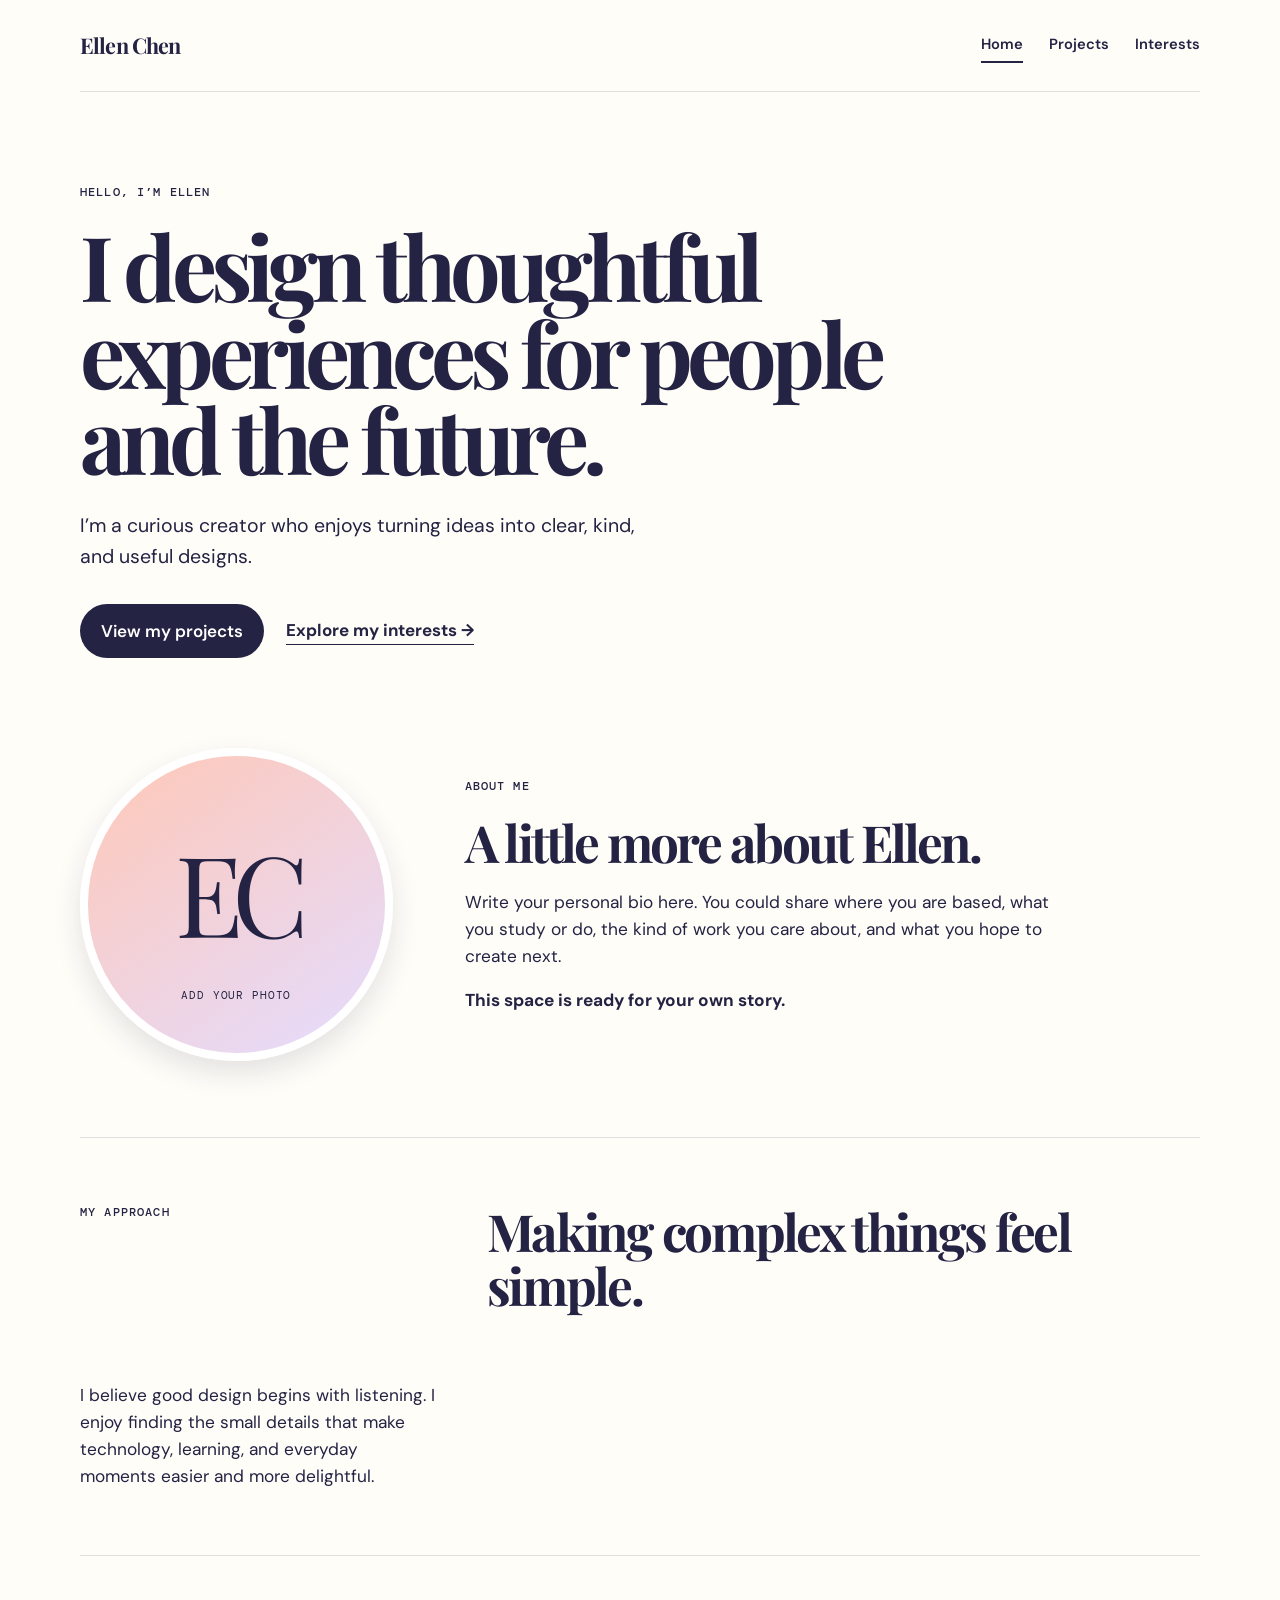
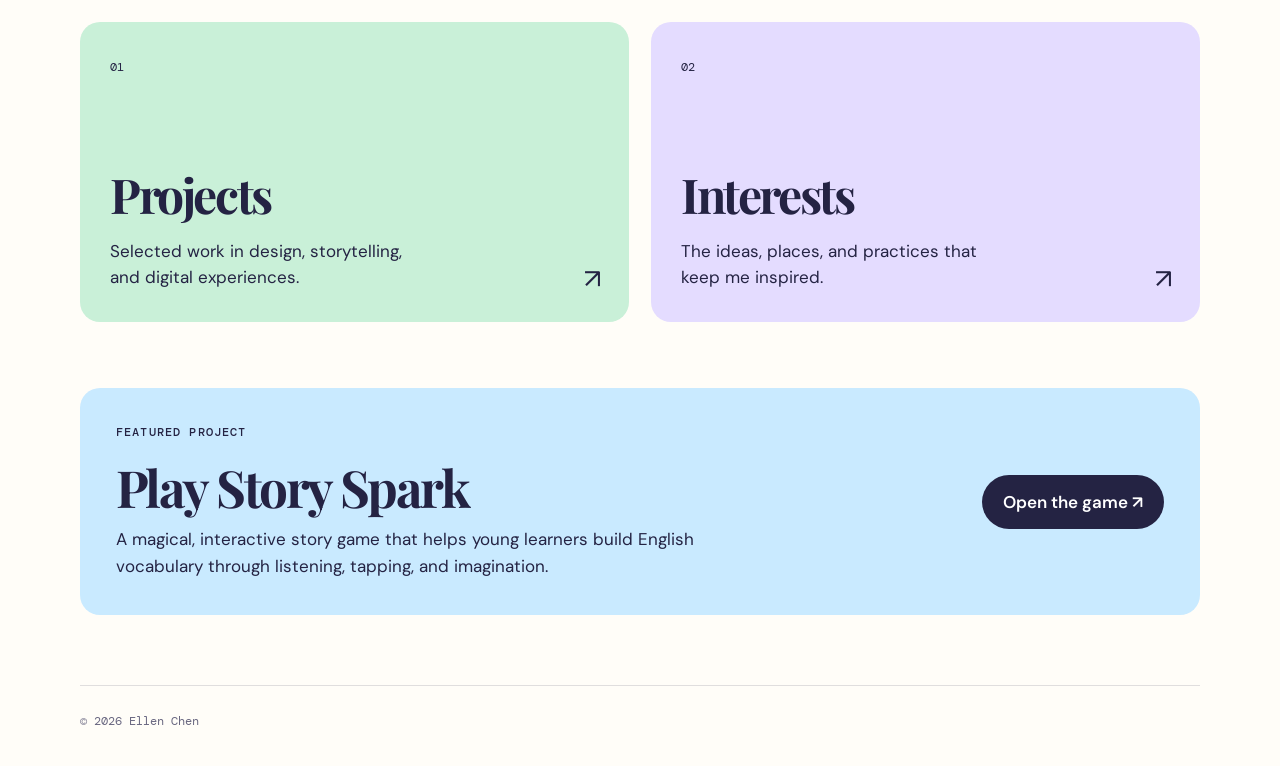
==== index.html @ c8f7b247 "Create Ellen Chen personal website with Story Spark link" ====
<!doctype html>
<html lang="en">
<head>
  <meta charset="utf-8">
  <meta name="viewport" content="width=device-width, initial-scale=1">
  <meta name="description" content="Ellen Chen's personal portfolio website.">
  <title>Ellen Chen — Portfolio</title>
  <link rel="stylesheet" href="styles.css">
</head>
<body>
  <header class="site-header">
    <a class="brand" href="index.html">Ellen Chen</a>
    <nav aria-label="Main navigation">
      <a class="active" href="index.html">Home</a>
      <a href="projects.html">Projects</a>
      <a href="interests.html">Interests</a>
    </nav>
  </header>

  <main>
    <section class="hero">
      <p class="eyebrow">Hello, I’m Ellen</p>
      <h1>I design thoughtful experiences for people and the future.</h1>
      <p class="intro">I’m a curious creator who enjoys turning ideas into clear, kind, and useful designs.</p>
      <div class="hero-actions">
        <a class="button" href="projects.html">View my projects</a>
        <a class="text-link" href="interests.html">Explore my interests <span aria-hidden="true">→</span></a>
      </div>
    </section>

    <section class="about" aria-labelledby="about-title">
      <div class="photo-placeholder" role="img" aria-label="Placeholder for Ellen Chen's profile photo">
        <span>EC</span>
        <small>Add your photo</small>
      </div>
      <div class="about-copy">
        <p class="section-label">About me</p>
        <h2 id="about-title">A little more about Ellen.</h2>
        <p>Write your personal bio here. You could share where you are based, what you study or do, the kind of work you care about, and what you hope to create next.</p>
        <p>This space is ready for your own story.</p>
      </div>
    </section>

    <section class="statement" aria-labelledby="approach-title">
      <p class="section-label">My approach</p>
      <h2 id="approach-title">Making complex things feel simple.</h2>
      <p>I believe good design begins with listening. I enjoy finding the small details that make technology, learning, and everyday moments easier and more delightful.</p>
    </section>

    <section class="feature-grid" aria-label="Portfolio highlights">
      <a class="feature-card mint" href="projects.html">
        <span class="feature-number">01</span>
        <h2>Projects</h2>
        <p>Selected work in design, storytelling, and digital experiences.</p>
        <span class="arrow" aria-hidden="true">↗</span>
      </a>
      <a class="feature-card lilac" href="interests.html">
        <span class="feature-number">02</span>
        <h2>Interests</h2>
        <p>The ideas, places, and practices that keep me inspired.</p>
        <span class="arrow" aria-hidden="true">↗</span>
      </a>
    </section>

    <section class="game-callout" aria-labelledby="game-title">
      <div>
        <p class="section-label">Featured project</p>
        <h2 id="game-title">Play Story Spark</h2>
        <p>A magical, interactive story game that helps young learners build English vocabulary through listening, tapping, and imagination.</p>
      </div>
      <a class="button" href="https://future-designer-2026.github.io/team-04-game/" target="_blank" rel="noopener">Open the game <span aria-hidden="true">↗</span></a>
    </section>
  </main>

  <footer>© 2026 Ellen Chen</footer>
</body>
</html>
---- styles.css ----
@import url('https://fonts.googleapis.com/css2?family=DM+Mono:wght@400;500&family=DM+Sans:opsz,wght@9..40,400;9..40,500;9..40,600;9..40,700&family=Playfair+Display:ital,wght@0,600;0,700;1,600&display=swap');

:root{--ink:#242343;--paper:#fffdf8;--mint:#c9f0d8;--lilac:#e4dcff;--coral:#ffc8b7;--sky:#c9eaff;--yellow:#ffdf80;--line:rgba(36,35,67,.14)}
*{box-sizing:border-box}body{margin:0;background:var(--paper);color:var(--ink);font-family:"DM Sans",sans-serif;font-size:17px;line-height:1.55}a{color:inherit;text-decoration:none}.site-header{width:min(1120px,calc(100% - 48px));margin:0 auto;padding:28px 0;display:flex;align-items:center;justify-content:space-between;border-bottom:1px solid var(--line)}.brand{font-family:"Playfair Display",serif;font-weight:700;font-size:1.35rem;letter-spacing:-.04em}.site-header nav{display:flex;gap:26px;font-size:.92rem;font-weight:600}.site-header nav a{padding:5px 0;border-bottom:2px solid transparent}.site-header nav a:hover,.site-header nav .active{border-color:var(--ink)}main{width:min(1120px,calc(100% - 48px));margin:0 auto}.hero{min-height:500px;padding:92px 0 80px;max-width:870px}.eyebrow,.section-label,.project-type{font-family:"DM Mono",monospace;text-transform:uppercase;letter-spacing:.1em;font-size:.72rem;font-weight:500;margin:0 0 20px}.hero h1,.page-main h1{font-family:"Playfair Display",serif;font-size:clamp(3rem,7vw,6.4rem);line-height:.97;letter-spacing:-.065em;margin:0}.intro{font-size:1.22rem;max-width:570px;margin:29px 0 32px}.hero-actions{display:flex;gap:22px;align-items:center;flex-wrap:wrap}.button{background:var(--ink);color:white;padding:14px 21px;border-radius:99px;font-weight:600}.button:hover{background:#4b4977}.text-link{font-weight:700;border-bottom:1px solid var(--ink)}.statement{border-top:1px solid var(--line);border-bottom:1px solid var(--line);padding:66px 0;display:grid;grid-template-columns:1fr 2fr;gap:50px}.statement h2{font-family:"Playfair Display",serif;font-size:clamp(2rem,4vw,3.4rem);line-height:1.06;letter-spacing:-.045em;margin:0 0 20px}.statement p:last-child{max-width:550px;margin:0;font-size:1.08rem}.feature-grid{display:grid;grid-template-columns:1fr 1fr;gap:22px;padding:66px 0}.feature-card{min-height:300px;padding:30px;border-radius:20px;position:relative;transition:transform .2s}.feature-card:hover{transform:translateY(-5px)}.mint{background:var(--mint)}.lilac{background:var(--lilac)}.feature-number{font-family:"DM Mono",monospace;font-size:.78rem}.feature-card h2{font-family:"Playfair Display",serif;font-size:3rem;letter-spacing:-.05em;margin:78px 0 7px}.feature-card p{max-width:310px;margin:0}.arrow{position:absolute;right:28px;bottom:22px;font-size:1.7rem}.page-main{padding:80px 0}.page-main h1{font-size:clamp(3rem,6vw,5.6rem);max-width:850px}.page-intro{font-size:1.18rem;max-width:600px;margin:28px 0 55px}.project-list{display:grid;gap:18px}.project-card{display:grid;grid-template-columns:140px 1fr;gap:28px;padding:30px;border-radius:20px}.project-card h2,.interest-card h2{font-family:"Playfair Display",serif;letter-spacing:-.045em;font-size:2.2rem;line-height:1;margin:0 0 12px}.project-card p:not(.project-type){max-width:670px;margin:0 0 17px}.project-mark{font-family:"Playfair Display",serif;font-size:5rem;line-height:1}.coral{background:var(--coral)}.blue{background:var(--sky)}.yellow{background:var(--yellow)}.tag{display:inline-block;border:1px solid rgba(36,35,67,.35);border-radius:99px;padding:4px 10px;margin:0 6px 6px 0;font-size:.78rem;font-weight:600}.interest-grid{display:grid;grid-template-columns:repeat(2,1fr);gap:18px}.interest-card{min-height:250px;padding:30px;border-radius:20px}.interest-card span{display:block;font-family:"Playfair Display",serif;font-size:3.4rem;margin-bottom:46px}.interest-card p{margin:0;max-width:370px}.peach{background:#ffe0c6}.sky{background:var(--sky)}.sage{background:#d5edd3}.lavender{background:var(--lilac)}footer{width:min(1120px,calc(100% - 48px));margin:0 auto;padding:26px 0 36px;border-top:1px solid var(--line);font-family:"DM Mono",monospace;font-size:.73rem;color:#696780}
.about{display:grid;grid-template-columns:minmax(220px,.85fr) 2fr;gap:72px;align-items:center;padding:10px 0 76px}.photo-placeholder{aspect-ratio:1/1;border-radius:50%;background:linear-gradient(145deg,var(--coral),var(--lilac));display:flex;flex-direction:column;align-items:center;justify-content:center;border:8px solid white;box-shadow:0 12px 28px rgba(36,35,67,.12)}.photo-placeholder span{font-family:"Playfair Display",serif;font-size:clamp(4rem,10vw,7rem);letter-spacing:-.1em}.photo-placeholder small{font-family:"DM Mono",monospace;font-size:.68rem;text-transform:uppercase;letter-spacing:.08em;margin-top:8px}.about-copy h2{font-family:"Playfair Display",serif;font-size:clamp(2.2rem,4vw,3.8rem);line-height:1.04;letter-spacing:-.05em;margin:0 0 20px}.about-copy p:not(.section-label){font-size:1.08rem;max-width:600px}.about-copy p:last-child{font-weight:700}
.game-callout{display:flex;align-items:center;justify-content:space-between;gap:28px;margin:0 0 70px;padding:36px;border-radius:20px;background:var(--sky)}.game-callout h2{font-family:"Playfair Display",serif;font-size:clamp(2.1rem,4vw,3.4rem);line-height:1;letter-spacing:-.05em;margin:0 0 13px}.game-callout p:not(.section-label){max-width:620px;margin:0}
@media(max-width:680px){.site-header{width:min(100% - 32px,1120px);padding:19px 0}.site-header nav{gap:15px;font-size:.8rem}main,footer{width:min(100% - 32px,1120px)}.hero{min-height:auto;padding:72px 0}.about{grid-template-columns:1fr;gap:30px;padding-bottom:54px}.photo-placeholder{width:min(250px,72vw);justify-self:center}.statement{grid-template-columns:1fr;gap:12px;padding:48px 0}.feature-grid,.interest-grid{grid-template-columns:1fr;padding:48px 0}.game-callout{display:block;margin-bottom:48px;padding:27px}.game-callout .button{display:inline-block;margin-top:22px}.project-card{grid-template-columns:1fr;gap:15px}.project-mark{font-size:3.8rem}.page-main{padding:60px 0}.feature-card h2{margin-top:58px}}
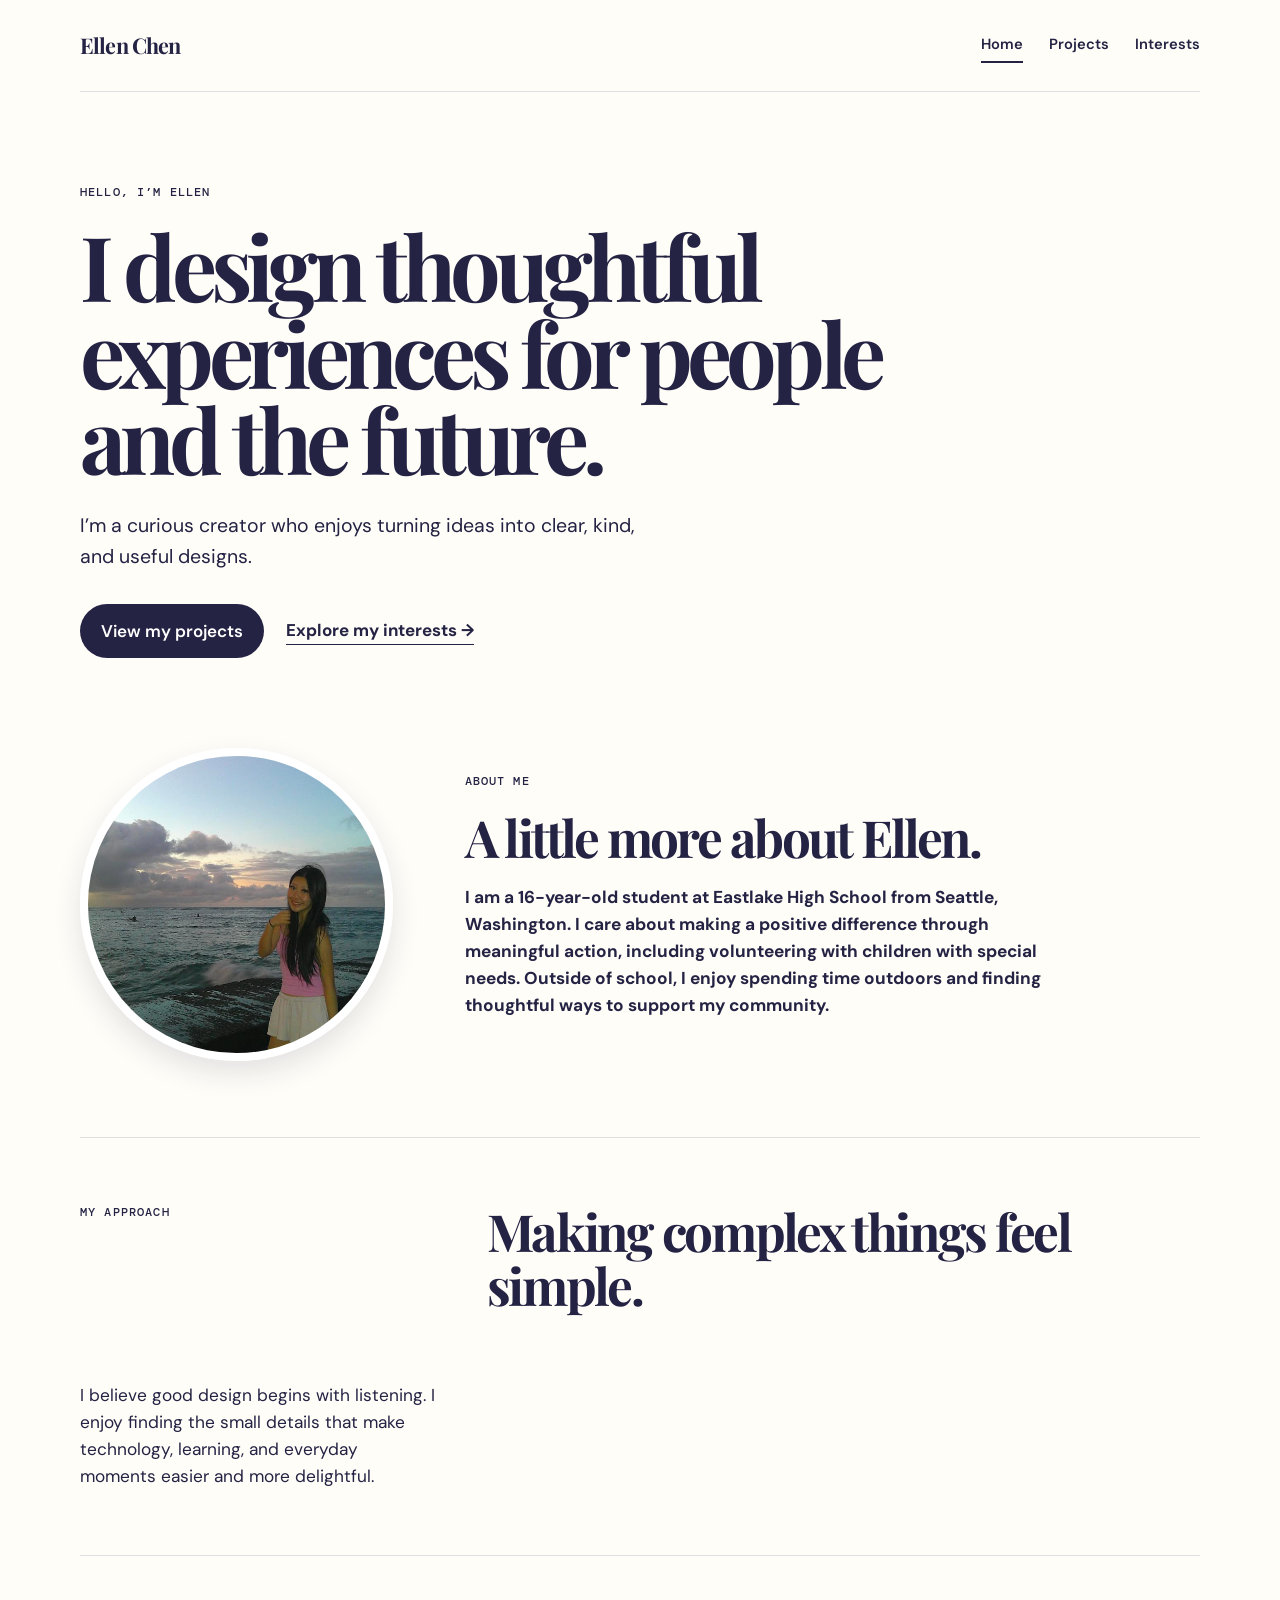
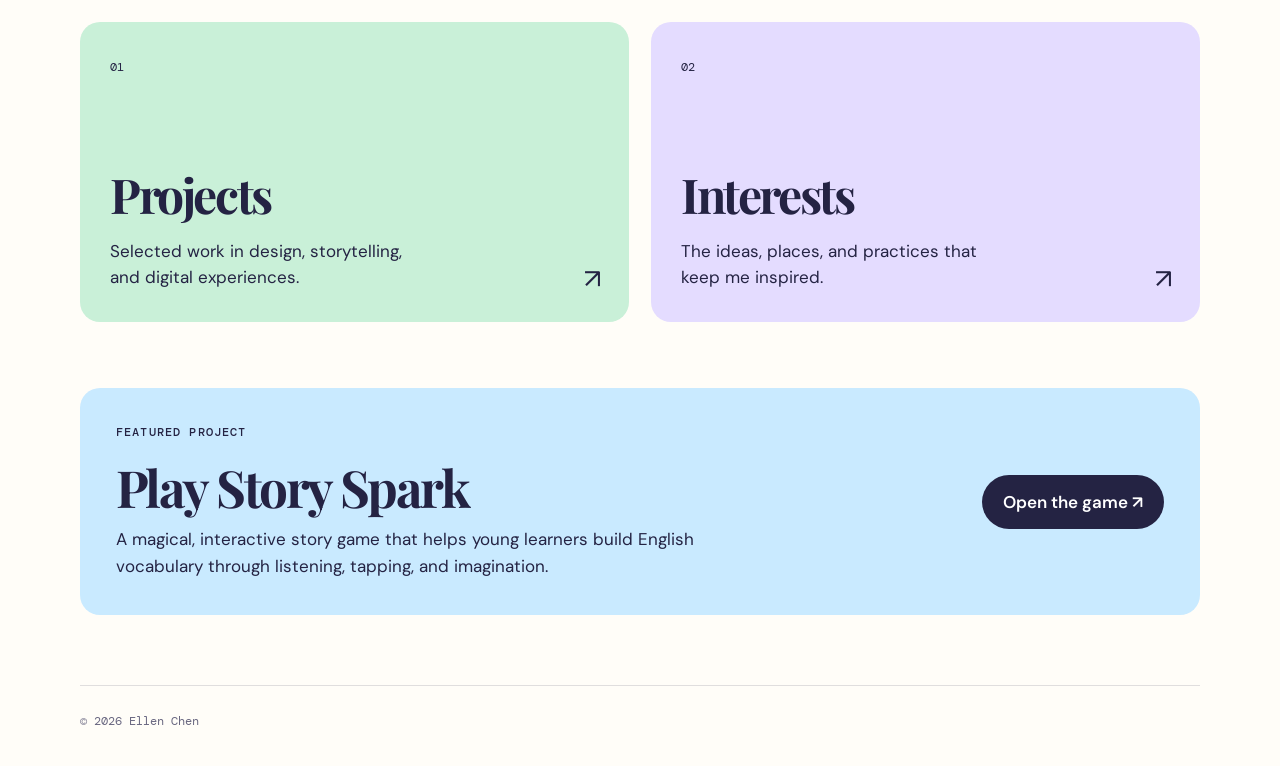
==== commit 4e076466: "Restore profile photo and bio" ====
--- a/index.html
+++ b/index.html
@@ -29,15 +29,11 @@
     </section>
 
     <section class="about" aria-labelledby="about-title">
-      <div class="photo-placeholder" role="img" aria-label="Placeholder for Ellen Chen's profile photo">
-        <span>EC</span>
-        <small>Add your photo</small>
-      </div>
+      <img class="photo-placeholder" src="assets/ellen-profile.png" alt="Ellen Chen standing by the ocean at sunset">
       <div class="about-copy">
         <p class="section-label">About me</p>
         <h2 id="about-title">A little more about Ellen.</h2>
-        <p>Write your personal bio here. You could share where you are based, what you study or do, the kind of work you care about, and what you hope to create next.</p>
-        <p>This space is ready for your own story.</p>
+        <p>I am a 16-year-old student at Eastlake High School from Seattle, Washington. I care about making a positive difference through meaningful action, including volunteering with children with special needs. Outside of school, I enjoy spending time outdoors and finding thoughtful ways to support my community.</p>
       </div>
     </section>
 
--- a/styles.css
+++ b/styles.css
@@ -2,6 +2,6 @@
 
 :root{--ink:#242343;--paper:#fffdf8;--mint:#c9f0d8;--lilac:#e4dcff;--coral:#ffc8b7;--sky:#c9eaff;--yellow:#ffdf80;--line:rgba(36,35,67,.14)}
 *{box-sizing:border-box}body{margin:0;background:var(--paper);color:var(--ink);font-family:"DM Sans",sans-serif;font-size:17px;line-height:1.55}a{color:inherit;text-decoration:none}.site-header{width:min(1120px,calc(100% - 48px));margin:0 auto;padding:28px 0;display:flex;align-items:center;justify-content:space-between;border-bottom:1px solid var(--line)}.brand{font-family:"Playfair Display",serif;font-weight:700;font-size:1.35rem;letter-spacing:-.04em}.site-header nav{display:flex;gap:26px;font-size:.92rem;font-weight:600}.site-header nav a{padding:5px 0;border-bottom:2px solid transparent}.site-header nav a:hover,.site-header nav .active{border-color:var(--ink)}main{width:min(1120px,calc(100% - 48px));margin:0 auto}.hero{min-height:500px;padding:92px 0 80px;max-width:870px}.eyebrow,.section-label,.project-type{font-family:"DM Mono",monospace;text-transform:uppercase;letter-spacing:.1em;font-size:.72rem;font-weight:500;margin:0 0 20px}.hero h1,.page-main h1{font-family:"Playfair Display",serif;font-size:clamp(3rem,7vw,6.4rem);line-height:.97;letter-spacing:-.065em;margin:0}.intro{font-size:1.22rem;max-width:570px;margin:29px 0 32px}.hero-actions{display:flex;gap:22px;align-items:center;flex-wrap:wrap}.button{background:var(--ink);color:white;padding:14px 21px;border-radius:99px;font-weight:600}.button:hover{background:#4b4977}.text-link{font-weight:700;border-bottom:1px solid var(--ink)}.statement{border-top:1px solid var(--line);border-bottom:1px solid var(--line);padding:66px 0;display:grid;grid-template-columns:1fr 2fr;gap:50px}.statement h2{font-family:"Playfair Display",serif;font-size:clamp(2rem,4vw,3.4rem);line-height:1.06;letter-spacing:-.045em;margin:0 0 20px}.statement p:last-child{max-width:550px;margin:0;font-size:1.08rem}.feature-grid{display:grid;grid-template-columns:1fr 1fr;gap:22px;padding:66px 0}.feature-card{min-height:300px;padding:30px;border-radius:20px;position:relative;transition:transform .2s}.feature-card:hover{transform:translateY(-5px)}.mint{background:var(--mint)}.lilac{background:var(--lilac)}.feature-number{font-family:"DM Mono",monospace;font-size:.78rem}.feature-card h2{font-family:"Playfair Display",serif;font-size:3rem;letter-spacing:-.05em;margin:78px 0 7px}.feature-card p{max-width:310px;margin:0}.arrow{position:absolute;right:28px;bottom:22px;font-size:1.7rem}.page-main{padding:80px 0}.page-main h1{font-size:clamp(3rem,6vw,5.6rem);max-width:850px}.page-intro{font-size:1.18rem;max-width:600px;margin:28px 0 55px}.project-list{display:grid;gap:18px}.project-card{display:grid;grid-template-columns:140px 1fr;gap:28px;padding:30px;border-radius:20px}.project-card h2,.interest-card h2{font-family:"Playfair Display",serif;letter-spacing:-.045em;font-size:2.2rem;line-height:1;margin:0 0 12px}.project-card p:not(.project-type){max-width:670px;margin:0 0 17px}.project-mark{font-family:"Playfair Display",serif;font-size:5rem;line-height:1}.coral{background:var(--coral)}.blue{background:var(--sky)}.yellow{background:var(--yellow)}.tag{display:inline-block;border:1px solid rgba(36,35,67,.35);border-radius:99px;padding:4px 10px;margin:0 6px 6px 0;font-size:.78rem;font-weight:600}.interest-grid{display:grid;grid-template-columns:repeat(2,1fr);gap:18px}.interest-card{min-height:250px;padding:30px;border-radius:20px}.interest-card span{display:block;font-family:"Playfair Display",serif;font-size:3.4rem;margin-bottom:46px}.interest-card p{margin:0;max-width:370px}.peach{background:#ffe0c6}.sky{background:var(--sky)}.sage{background:#d5edd3}.lavender{background:var(--lilac)}footer{width:min(1120px,calc(100% - 48px));margin:0 auto;padding:26px 0 36px;border-top:1px solid var(--line);font-family:"DM Mono",monospace;font-size:.73rem;color:#696780}
-.about{display:grid;grid-template-columns:minmax(220px,.85fr) 2fr;gap:72px;align-items:center;padding:10px 0 76px}.photo-placeholder{aspect-ratio:1/1;border-radius:50%;background:linear-gradient(145deg,var(--coral),var(--lilac));display:flex;flex-direction:column;align-items:center;justify-content:center;border:8px solid white;box-shadow:0 12px 28px rgba(36,35,67,.12)}.photo-placeholder span{font-family:"Playfair Display",serif;font-size:clamp(4rem,10vw,7rem);letter-spacing:-.1em}.photo-placeholder small{font-family:"DM Mono",monospace;font-size:.68rem;text-transform:uppercase;letter-spacing:.08em;margin-top:8px}.about-copy h2{font-family:"Playfair Display",serif;font-size:clamp(2.2rem,4vw,3.8rem);line-height:1.04;letter-spacing:-.05em;margin:0 0 20px}.about-copy p:not(.section-label){font-size:1.08rem;max-width:600px}.about-copy p:last-child{font-weight:700}
+.about{display:grid;grid-template-columns:minmax(220px,.85fr) 2fr;gap:72px;align-items:center;padding:10px 0 76px}.photo-placeholder{width:100%;aspect-ratio:1/1;border-radius:50%;object-fit:cover;object-position:center 55%;border:8px solid white;box-shadow:0 12px 28px rgba(36,35,67,.12)}.about-copy h2{font-family:"Playfair Display",serif;font-size:clamp(2.2rem,4vw,3.8rem);line-height:1.04;letter-spacing:-.05em;margin:0 0 20px}.about-copy p:not(.section-label){font-size:1.08rem;max-width:600px}.about-copy p:last-child{font-weight:700}
 .game-callout{display:flex;align-items:center;justify-content:space-between;gap:28px;margin:0 0 70px;padding:36px;border-radius:20px;background:var(--sky)}.game-callout h2{font-family:"Playfair Display",serif;font-size:clamp(2.1rem,4vw,3.4rem);line-height:1;letter-spacing:-.05em;margin:0 0 13px}.game-callout p:not(.section-label){max-width:620px;margin:0}
 @media(max-width:680px){.site-header{width:min(100% - 32px,1120px);padding:19px 0}.site-header nav{gap:15px;font-size:.8rem}main,footer{width:min(100% - 32px,1120px)}.hero{min-height:auto;padding:72px 0}.about{grid-template-columns:1fr;gap:30px;padding-bottom:54px}.photo-placeholder{width:min(250px,72vw);justify-self:center}.statement{grid-template-columns:1fr;gap:12px;padding:48px 0}.feature-grid,.interest-grid{grid-template-columns:1fr;padding:48px 0}.game-callout{display:block;margin-bottom:48px;padding:27px}.game-callout .button{display:inline-block;margin-top:22px}.project-card{grid-template-columns:1fr;gap:15px}.project-mark{font-size:3.8rem}.page-main{padding:60px 0}.feature-card h2{margin-top:58px}}
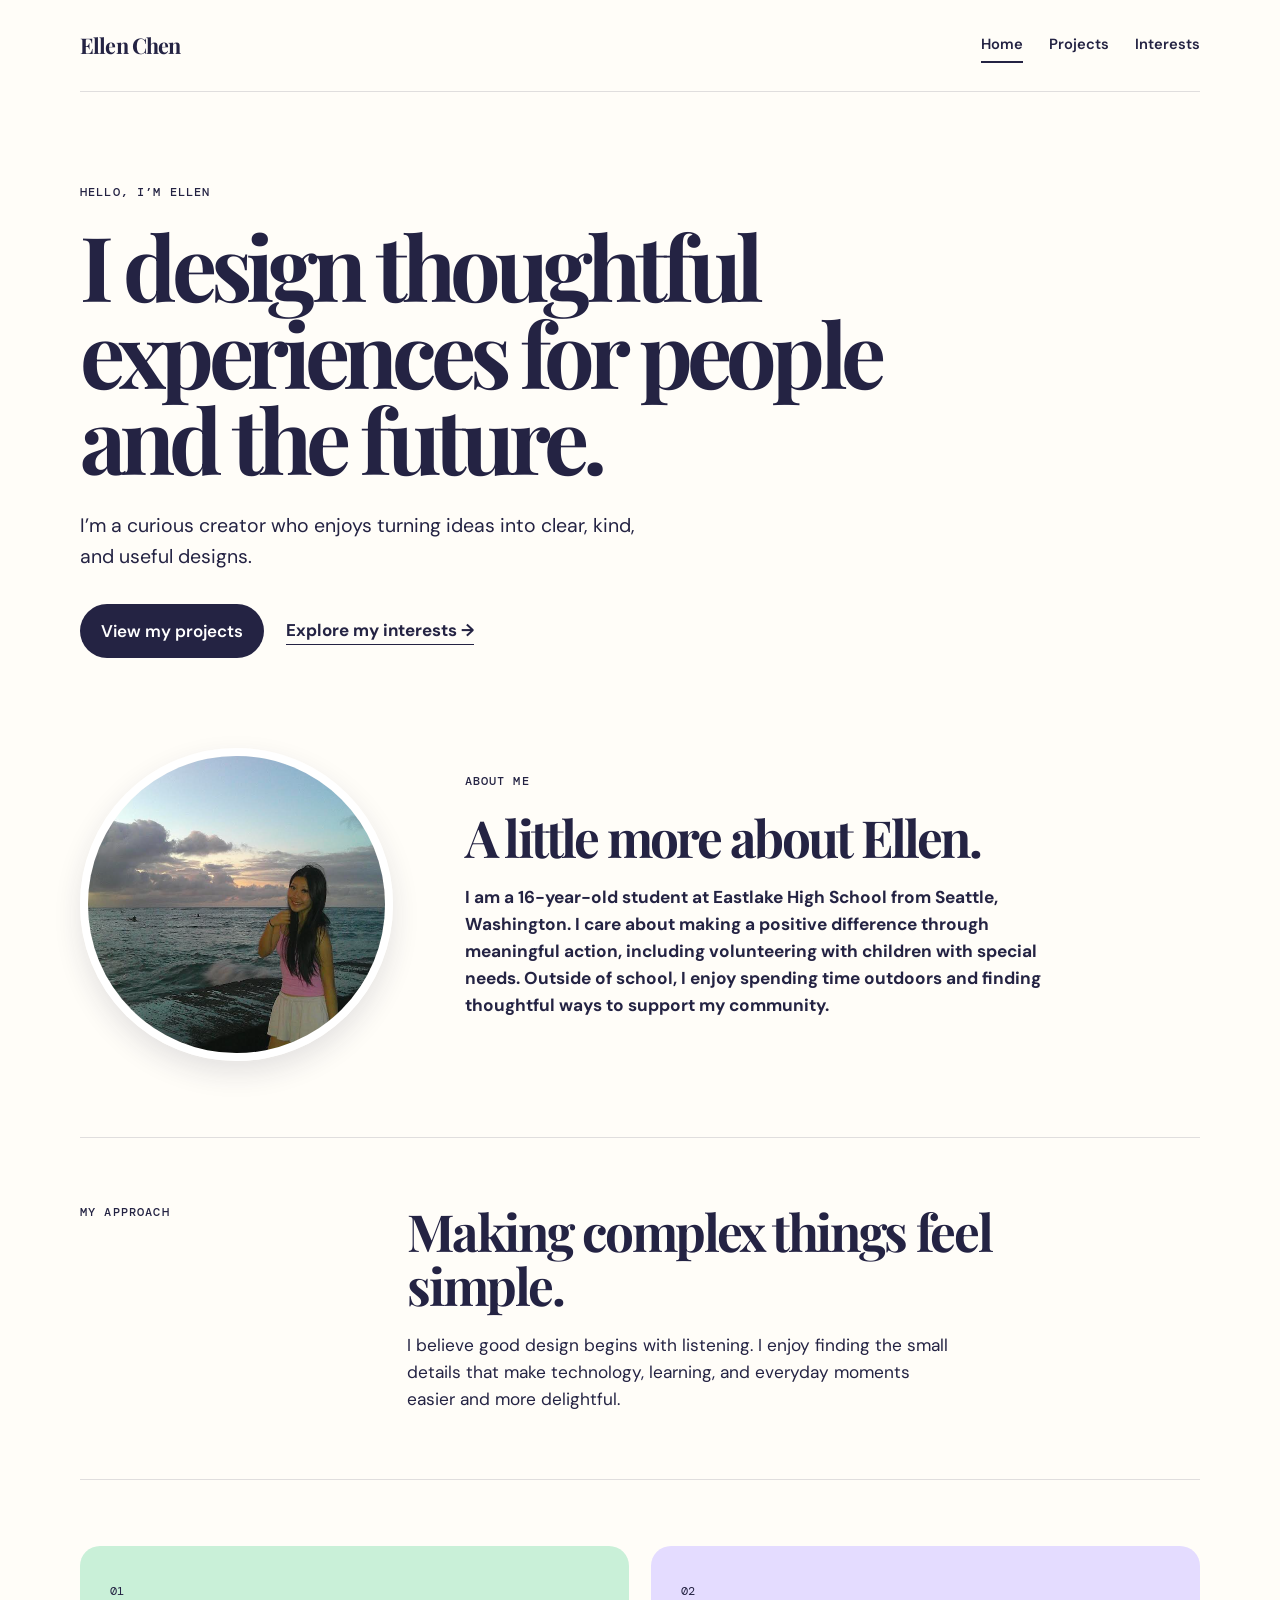
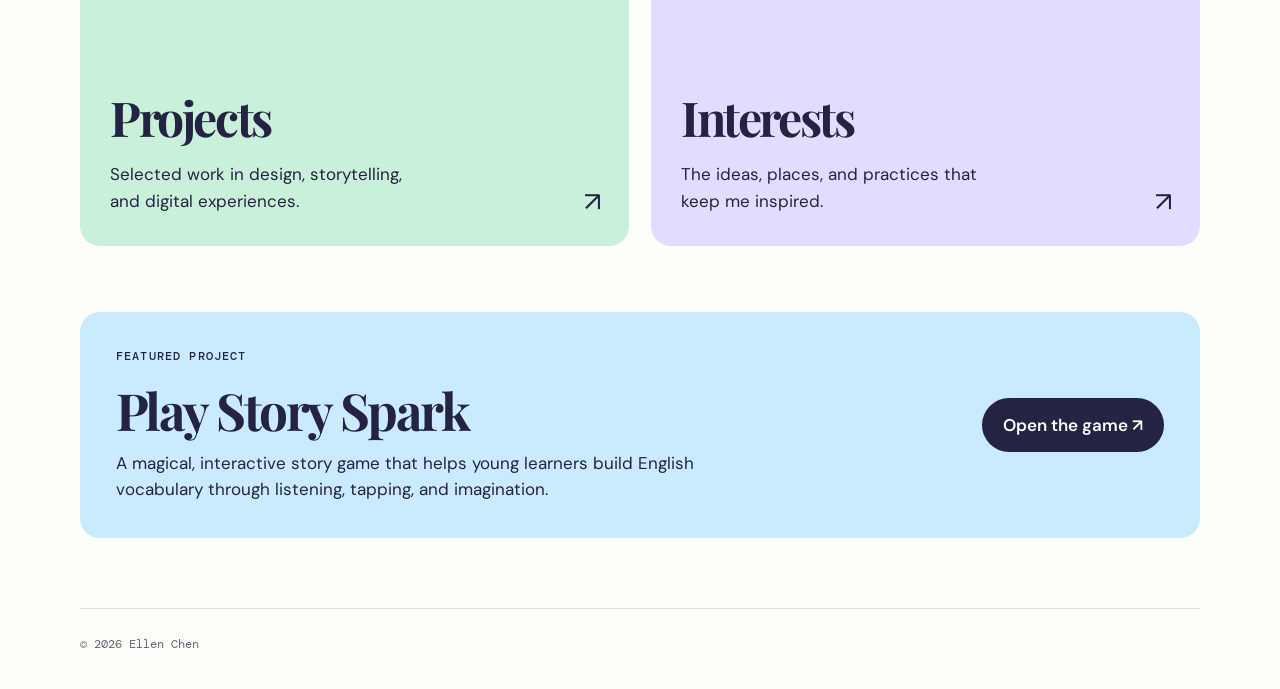
==== commit 2521ac7b: "Improve my approach layout" ====
--- a/index.html
+++ b/index.html
@@ -39,8 +39,10 @@
 
     <section class="statement" aria-labelledby="approach-title">
       <p class="section-label">My approach</p>
-      <h2 id="approach-title">Making complex things feel simple.</h2>
-      <p>I believe good design begins with listening. I enjoy finding the small details that make technology, learning, and everyday moments easier and more delightful.</p>
+      <div class="statement-copy">
+        <h2 id="approach-title">Making complex things feel simple.</h2>
+        <p>I believe good design begins with listening. I enjoy finding the small details that make technology, learning, and everyday moments easier and more delightful.</p>
+      </div>
     </section>
 
     <section class="feature-grid" aria-label="Portfolio highlights">
--- a/styles.css
+++ b/styles.css
@@ -5,3 +5,9 @@
 .about{display:grid;grid-template-columns:minmax(220px,.85fr) 2fr;gap:72px;align-items:center;padding:10px 0 76px}.photo-placeholder{width:100%;aspect-ratio:1/1;border-radius:50%;object-fit:cover;object-position:center 55%;border:8px solid white;box-shadow:0 12px 28px rgba(36,35,67,.12)}.about-copy h2{font-family:"Playfair Display",serif;font-size:clamp(2.2rem,4vw,3.8rem);line-height:1.04;letter-spacing:-.05em;margin:0 0 20px}.about-copy p:not(.section-label){font-size:1.08rem;max-width:600px}.about-copy p:last-child{font-weight:700}
 .game-callout{display:flex;align-items:center;justify-content:space-between;gap:28px;margin:0 0 70px;padding:36px;border-radius:20px;background:var(--sky)}.game-callout h2{font-family:"Playfair Display",serif;font-size:clamp(2.1rem,4vw,3.4rem);line-height:1;letter-spacing:-.05em;margin:0 0 13px}.game-callout p:not(.section-label){max-width:620px;margin:0}
 @media(max-width:680px){.site-header{width:min(100% - 32px,1120px);padding:19px 0}.site-header nav{gap:15px;font-size:.8rem}main,footer{width:min(100% - 32px,1120px)}.hero{min-height:auto;padding:72px 0}.about{grid-template-columns:1fr;gap:30px;padding-bottom:54px}.photo-placeholder{width:min(250px,72vw);justify-self:center}.statement{grid-template-columns:1fr;gap:12px;padding:48px 0}.feature-grid,.interest-grid{grid-template-columns:1fr;padding:48px 0}.game-callout{display:block;margin-bottom:48px;padding:27px}.game-callout .button{display:inline-block;margin-top:22px}.project-card{grid-template-columns:1fr;gap:15px}.project-mark{font-size:3.8rem}.page-main{padding:60px 0}.feature-card h2{margin-top:58px}}
+
+/* Keep the section label and its text together in a clean two-column layout. */
+.statement{grid-template-columns:minmax(170px,.7fr) minmax(0,2fr);align-items:start}
+.statement-copy{max-width:640px}
+.statement-copy p{max-width:550px;margin:0;font-size:1.08rem}
+@media(max-width:680px){.statement{grid-template-columns:1fr}}
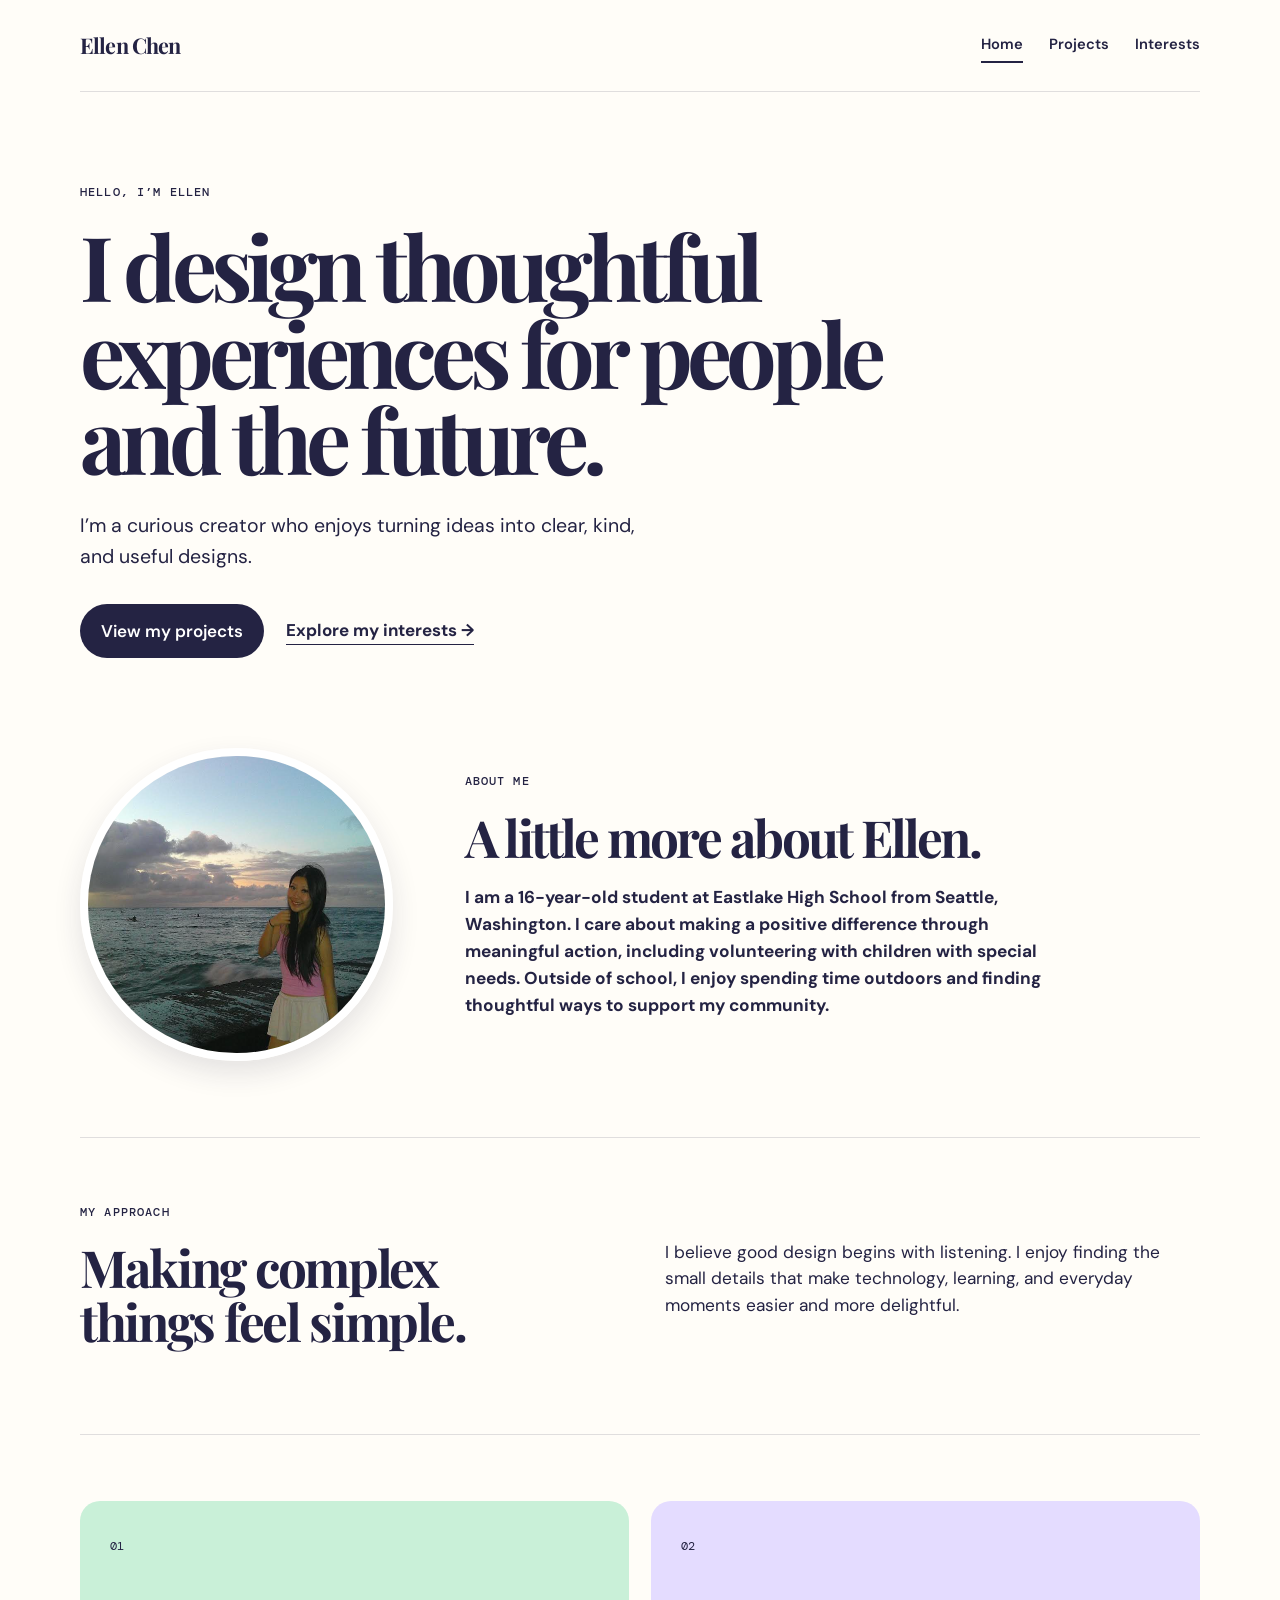
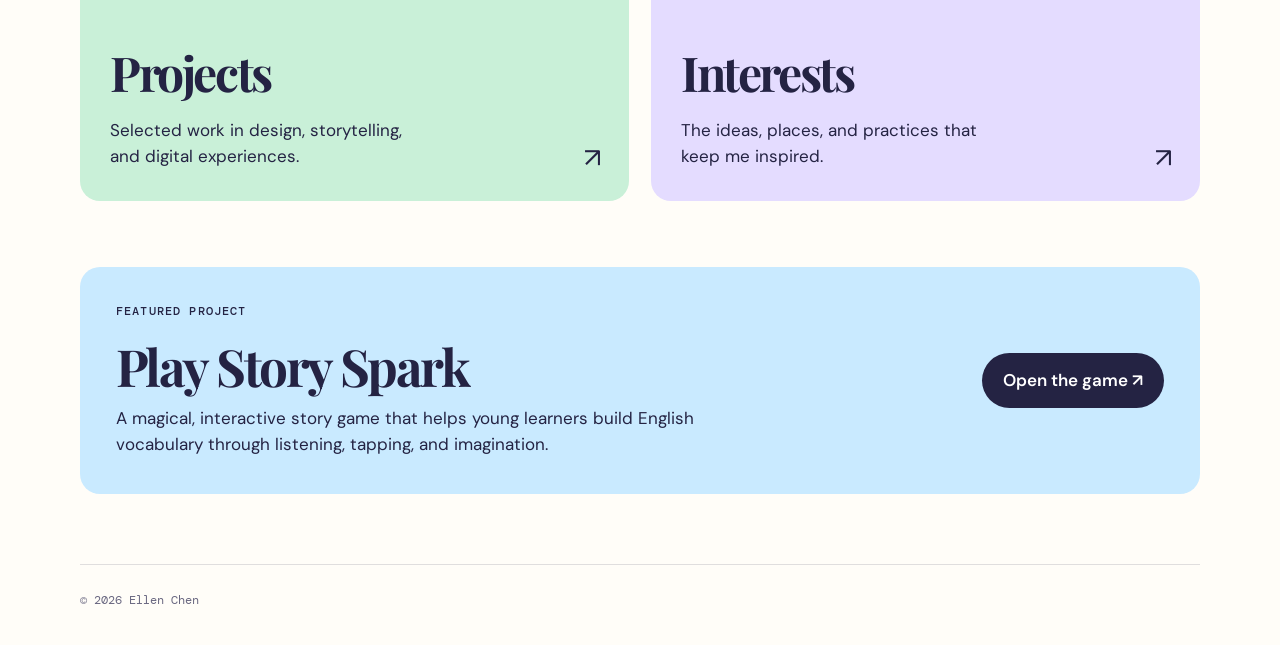
==== commit c2c95168: "Align approach heading left" ====
--- a/index.html
+++ b/index.html
@@ -38,11 +38,11 @@
     </section>
 
     <section class="statement" aria-labelledby="approach-title">
-      <p class="section-label">My approach</p>
-      <div class="statement-copy">
+      <div class="statement-heading">
+        <p class="section-label">My approach</p>
         <h2 id="approach-title">Making complex things feel simple.</h2>
-        <p>I believe good design begins with listening. I enjoy finding the small details that make technology, learning, and everyday moments easier and more delightful.</p>
       </div>
+      <p class="statement-description">I believe good design begins with listening. I enjoy finding the small details that make technology, learning, and everyday moments easier and more delightful.</p>
     </section>
 
     <section class="feature-grid" aria-label="Portfolio highlights">
--- a/styles.css
+++ b/styles.css
@@ -6,8 +6,10 @@
 .game-callout{display:flex;align-items:center;justify-content:space-between;gap:28px;margin:0 0 70px;padding:36px;border-radius:20px;background:var(--sky)}.game-callout h2{font-family:"Playfair Display",serif;font-size:clamp(2.1rem,4vw,3.4rem);line-height:1;letter-spacing:-.05em;margin:0 0 13px}.game-callout p:not(.section-label){max-width:620px;margin:0}
 @media(max-width:680px){.site-header{width:min(100% - 32px,1120px);padding:19px 0}.site-header nav{gap:15px;font-size:.8rem}main,footer{width:min(100% - 32px,1120px)}.hero{min-height:auto;padding:72px 0}.about{grid-template-columns:1fr;gap:30px;padding-bottom:54px}.photo-placeholder{width:min(250px,72vw);justify-self:center}.statement{grid-template-columns:1fr;gap:12px;padding:48px 0}.feature-grid,.interest-grid{grid-template-columns:1fr;padding:48px 0}.game-callout{display:block;margin-bottom:48px;padding:27px}.game-callout .button{display:inline-block;margin-top:22px}.project-card{grid-template-columns:1fr;gap:15px}.project-mark{font-size:3.8rem}.page-main{padding:60px 0}.feature-card h2{margin-top:58px}}
 
-/* Keep the section label and its text together in a clean two-column layout. */
-.statement{grid-template-columns:minmax(170px,.7fr) minmax(0,2fr);align-items:start}
-.statement-copy{max-width:640px}
-.statement-copy p{max-width:550px;margin:0;font-size:1.08rem}
-@media(max-width:680px){.statement{grid-template-columns:1fr}}
+/* Keep the bold approach statement on the left and its description on the right. */
+.statement{grid-template-columns:minmax(0,1fr) minmax(0,1fr);align-items:start}
+.statement-heading{max-width:460px}
+.statement-heading .section-label{margin-bottom:18px}
+.statement h2{text-align:left}
+.statement-description{max-width:550px;margin:0;padding-top:35px;font-size:1.08rem}
+@media(max-width:680px){.statement{grid-template-columns:1fr}.statement-description{padding-top:0}}
